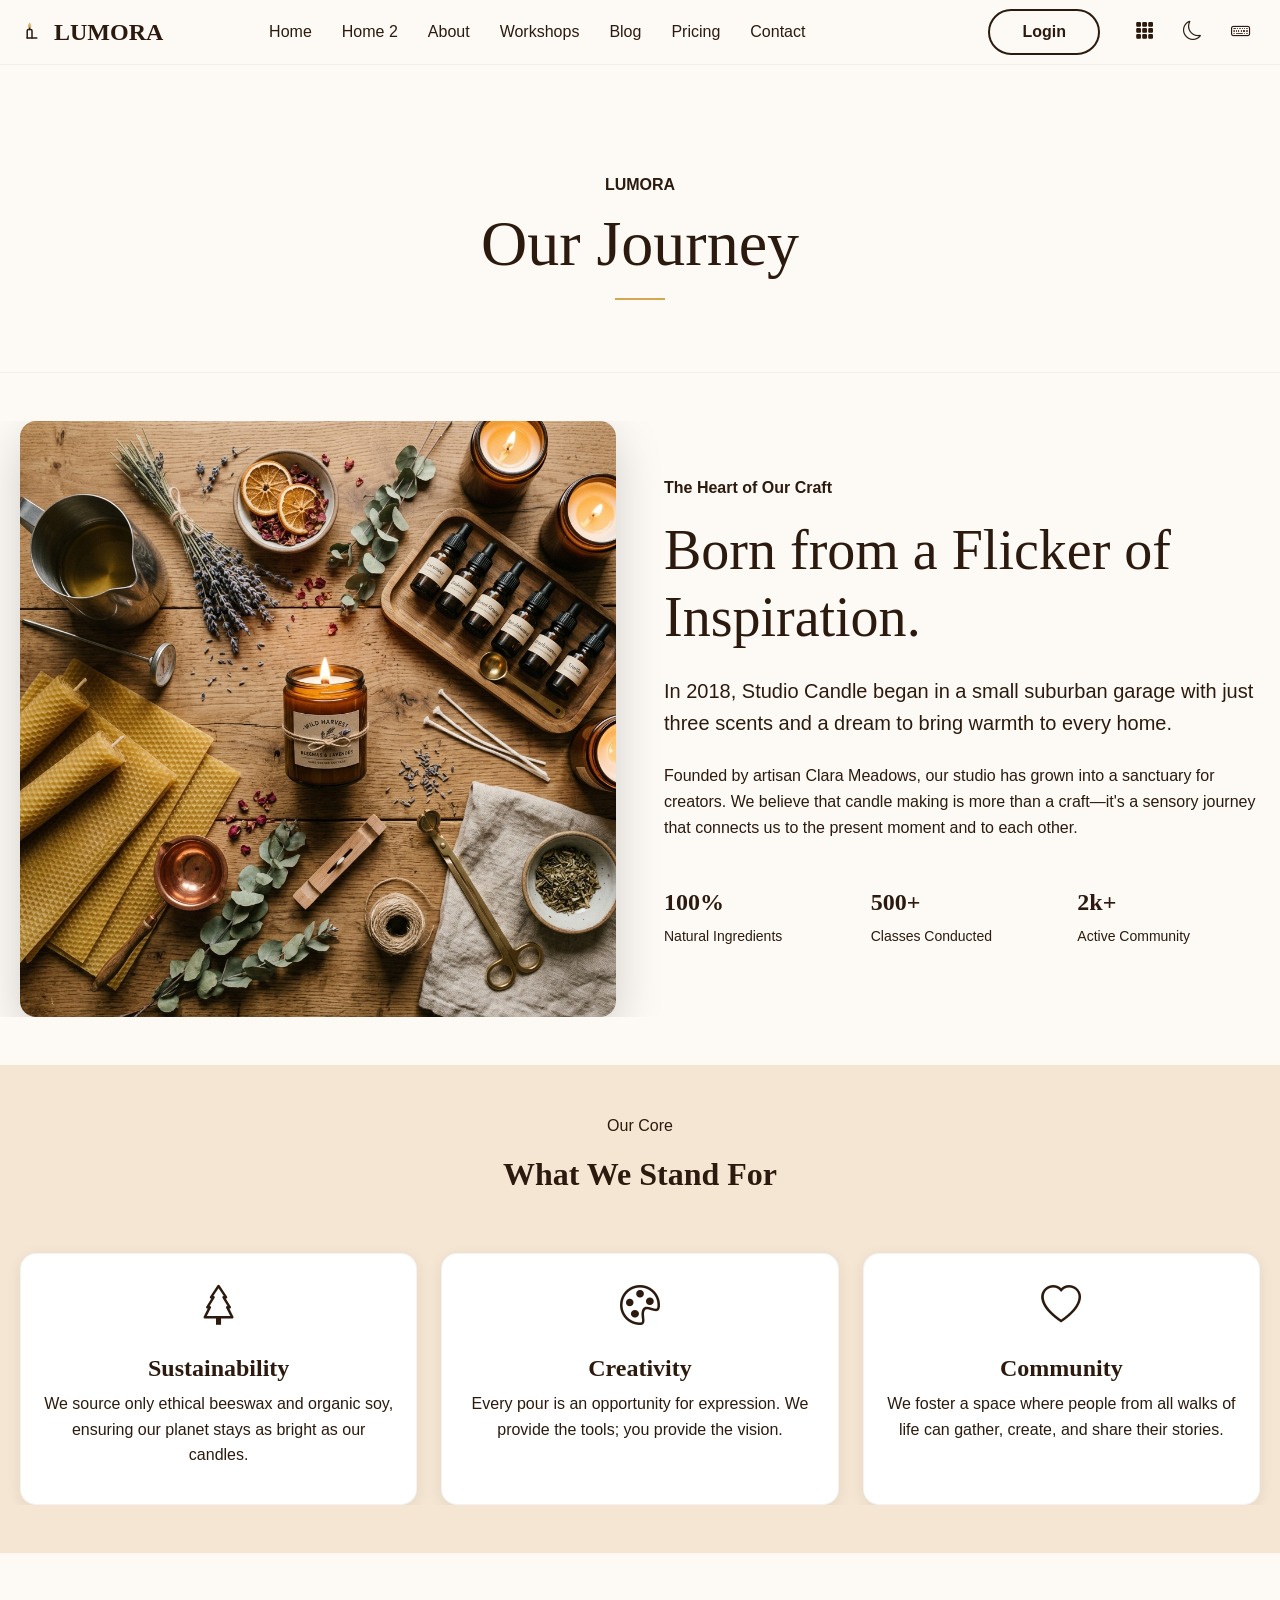
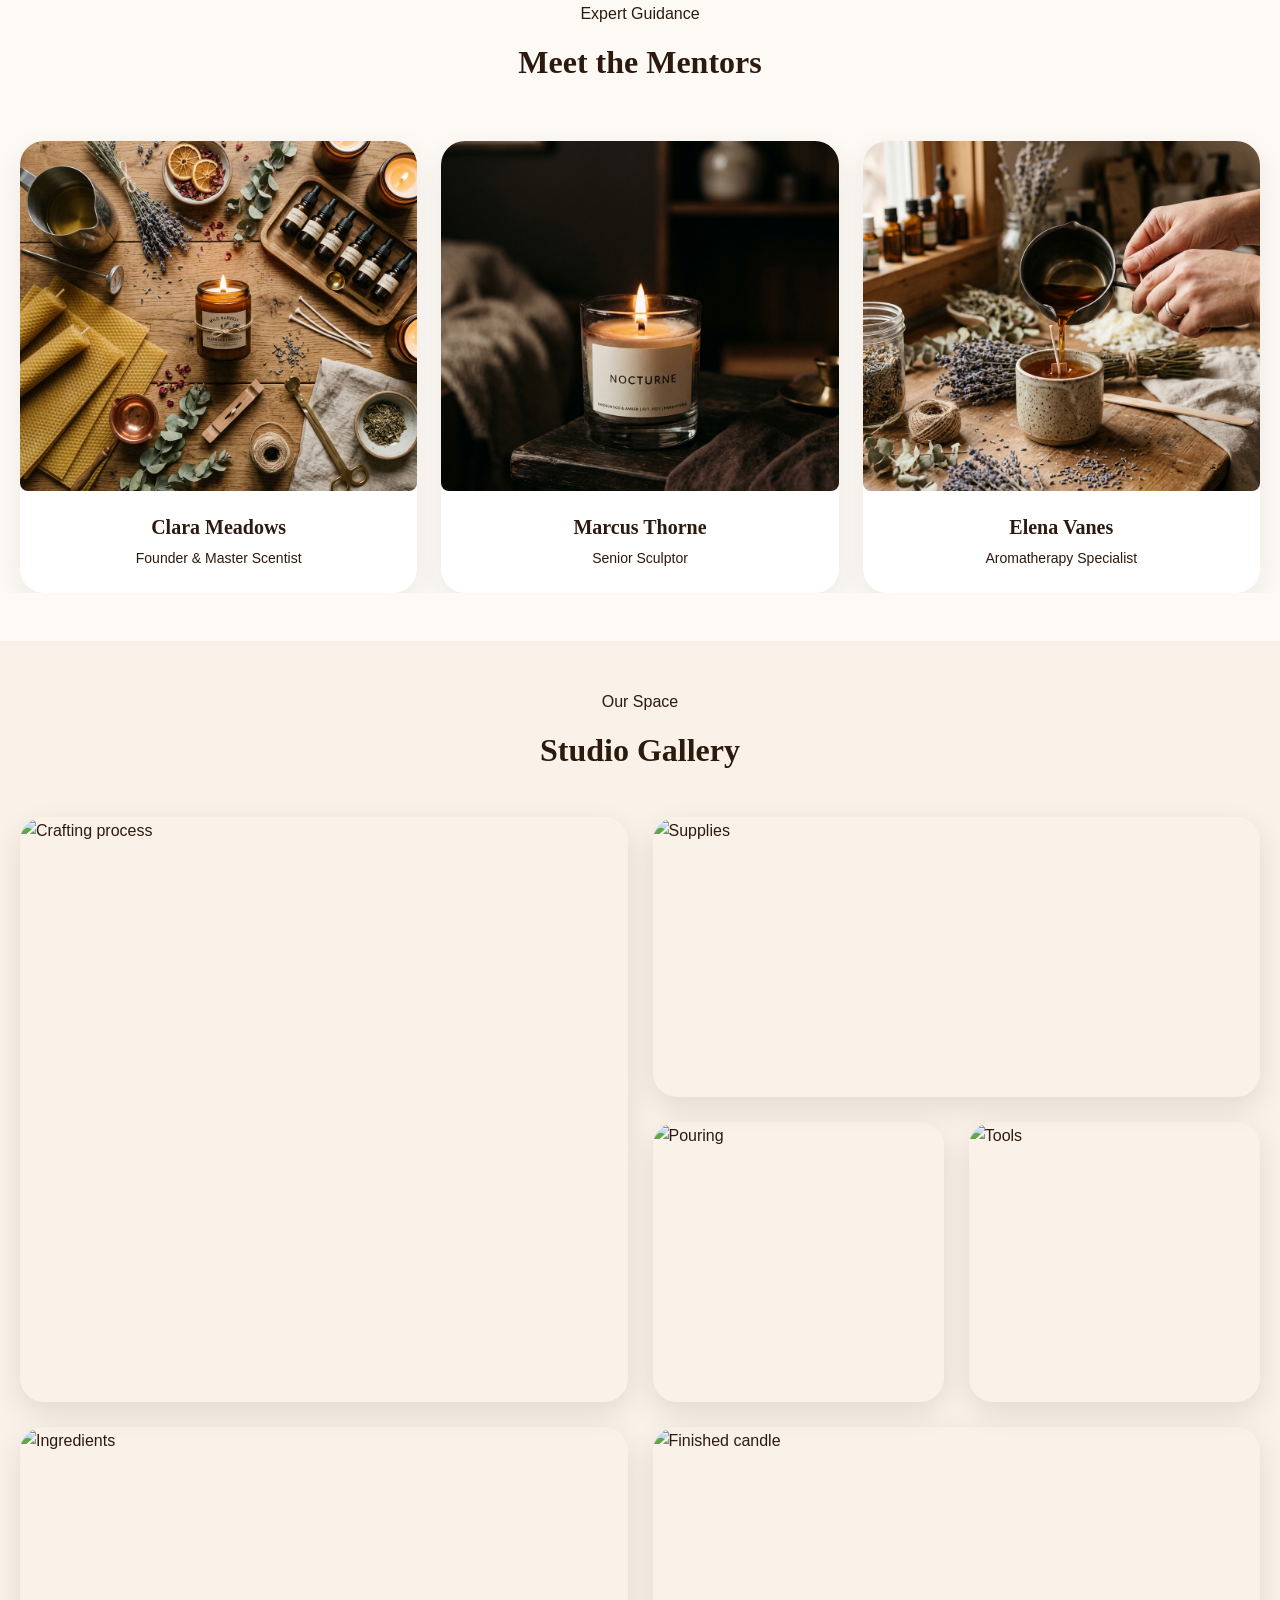
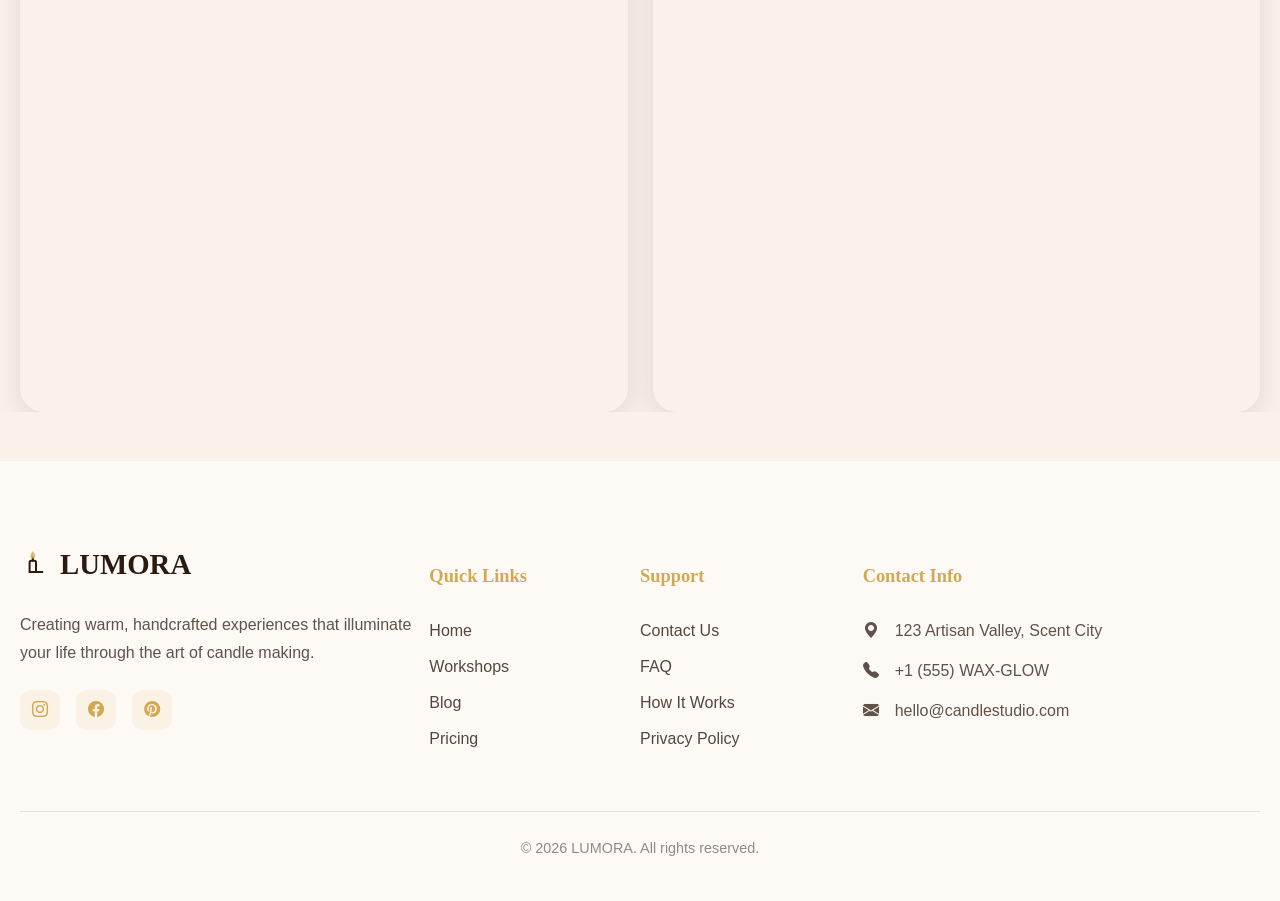
==== about.html @ 54e55ff0 "Initial commit" ====
<!DOCTYPE html>
<html lang="en" dir="ltr" data-theme="light">
<head>
    <meta charset="UTF-8">
    <meta name="viewport" content="width=device-width, initial-scale=1.0, shrink-to-fit=no">
    <title>Our Story | Candle Making Studio</title>
    <link rel="icon" type="image/svg+xml" href="assets/images/favicon.svg">
    <link href="https://cdn.jsdelivr.net/npm/bootstrap@5.3.0/dist/css/bootstrap.min.css" rel="stylesheet">
    <link rel="stylesheet" href="https://cdn.jsdelivr.net/npm/bootstrap-icons@1.11.1/font/bootstrap-icons.css">
    <link rel="stylesheet" href="assets/css/style.css">
    <link rel="stylesheet" href="assets/css/dark-mode.css">
    <style>
        .instructor-card {
            border-radius: var(--radius-lg);
            overflow: hidden;
            background: var(--card-bg);
            box-shadow: 0 10px 30px var(--card-shadow);
            transition: var(--transition-smooth);
            height: 100%;
        }
        .instructor-card:hover { transform: translateY(-10px); }
        .instructor-img { height: 350px; object-fit: cover; }
        
        .timeline-container {
            position: relative;
            padding-inline-start: 50px;
            border-inline-start: 2px dashed var(--accent-gold);
        }
        .timeline-item {
            position: relative;
            margin-bottom: 50px;
        }
        .timeline-item::before {
            content: '';
            position: absolute;
            inset-inline-start: -58px;
            top: 0;
            width: 15px;
            height: 15px;
            background: var(--accent-gold);
            border-radius: 50%;
            box-shadow: 0 0 10px var(--accent-gold);
        }

        .about-hero {
            background-color: var(--bg-color);
            border-bottom: 1px solid rgba(44, 26, 14, 0.05);
        }

        /* Gallery Mosaic */
        .gallery-mosaic {
            display: grid;
            grid-template-columns: repeat(4, 1fr);
            grid-auto-rows: 280px;
            gap: 25px;
        }
        .gallery-item {
            position: relative;
            overflow: hidden;
            border-radius: var(--radius-lg);
            box-shadow: 0 10px 30px rgba(0,0,0,0.1);
            transition: var(--transition-smooth);
        }
        .gallery-item img {
            width: 100%;
            height: 100%;
            object-fit: cover;
            transition: transform 0.8s cubic-bezier(0.165, 0.84, 0.44, 1);
        }
        .gallery-item:hover {
            transform: translateY(-5px);
            box-shadow: 0 20px 40px rgba(0,0,0,0.15);
        }
        .gallery-item:hover img {
            transform: scale(1.1);
        }

        .gi-1 { grid-column: span 2; grid-row: span 2; }
        .gi-2 { grid-column: span 2; grid-row: span 1; }
        .gi-3 { grid-column: span 1; grid-row: span 1; }
        .gi-4 { grid-column: span 1; grid-row: span 1; }
        .gi-5 { grid-column: span 2; grid-row: span 2; }
        .gi-6 { grid-column: span 2; grid-row: span 2; }

        .gallery-overlay {
            position: absolute;
            inset: 0;
            background: var(--primary-color);
            display: flex;
            align-items: center;
            justify-content: center;
            opacity: 0;
            transition: var(--transition-smooth);
            padding: 2.5rem;
            text-align: center;
            pointer-events: none;
            z-index: 2;
        }

        .gallery-item:hover .gallery-overlay {
            opacity: 0.85;
        }

        .gallery-overlay span {
            color: var(--secondary-color);
            font-family: var(--font-heading);
            font-weight: 700;
            font-size: 1.5rem;
            transform: translateY(20px);
            transition: var(--transition-smooth);
            letter-spacing: 0.05em;
            text-transform: uppercase;
        }

        .gallery-item:hover .gallery-overlay span {
            transform: translateY(0);
        }

        @media (max-width: 991px) {
            .gallery-mosaic {
                grid-template-columns: repeat(2, 1fr);
                gap: 15px;
            }
            .gi-1, .gi-2, .gi-3, .gi-4, .gi-5, .gi-6 {
                grid-column: span 1;
                grid-row: span 1;
                height: 250px;
            }
        }

        @media (max-width: 767px) {
            .gallery-mosaic {
                grid-template-columns: 1fr;
                gap: 30px; /* Increased gap to prevent overlapping */
            }
            .gi-1, .gi-2, .gi-3, .gi-4, .gi-5, .gi-6 {
                grid-column: span 1 !important;
                grid-row: span 1 !important;
                height: 300px;
            }
            .gallery-overlay {
                padding: 1.5rem;
            }
            .gallery-overlay span {
                font-size: 1.4rem;
                letter-spacing: 0.05em;
            }
        }
    </style>
</head>
<body>
    <!-- Header -->
    <header class="navbar navbar-expand-xl">
        <div class="container-fluid container-custom">
            <a class="navbar-brand" href="index.html">
                <svg viewBox="0 0 40 40" fill="none" class="flame-icon">
                    <path d="M12 30V18C12 16.8954 12.8954 16 14 16H18C19.1046 16 20 16.8954 20 18V30" stroke="currentColor" stroke-width="2.5" stroke-linecap="round"/>
                    <path d="M12 30H28" stroke="currentColor" stroke-width="2.5" stroke-linecap="round"/>
                    <line x1="16" y1="16" x2="16" y2="12" stroke="currentColor" stroke-width="2.5" stroke-linecap="round"/>
                    <path d="M16 4C16 4 19 7.5 19 10C19 11.6569 17.6569 13 16 13C14.3431 13 13 11.6569 13 10C13 7.5 16 4 16 4Z" fill="var(--accent-gold)">
                        <animate attributeName="opacity" values="0.8;1;0.8" dur="2s" repeatCount="indefinite" />
                    </path>
                </svg>
                LUMORA
            </a>
            
            <button class="navbar-toggler border-0 p-0" type="button" data-bs-toggle="offcanvas" data-bs-target="#offcanvasNavbar" aria-controls="offcanvasNavbar">
                <i class="bi bi-list fs-1" style="color: var(--text-color);"></i>
            </button>

            <div class="offcanvas offcanvas-end" tabindex="-1" id="offcanvasNavbar" aria-labelledby="offcanvasNavbarLabel">
                <div class="offcanvas-header">
                    <h5 class="offcanvas-title" id="offcanvasNavbarLabel">Menu</h5>
                    <button type="button" class="btn-close" data-bs-dismiss="offcanvas" aria-label="Close"></button>
                </div>
                <div class="offcanvas-body">
                    <ul class="navbar-nav ms-auto-logical align-items-xl-center">
                        <li class="nav-item"><a class="nav-link" href="index.html">Home</a></li>
                        <li class="nav-item"><a class="nav-link" href="home-2.html">Home 2</a></li>
                        <li class="nav-item"><a class="nav-link active" href="about.html">About</a></li>
                        <li class="nav-item"><a class="nav-link" href="workshops.html">Workshops</a></li>
                        <li class="nav-item"><a class="nav-link" href="blog.html">Blog</a></li>
                        <li class="nav-item"><a class="nav-link" href="pricing.html">Pricing</a></li>
                        <li class="nav-item me-xl-5"><a class="nav-link" href="contact.html">Contact</a></li>
                        <li class="nav-item mt-3 mt-xl-0 mx-xl-2">
                            <a class="btn-studio-secondary py-2" href="login.html">Login</a>
                        </li>
                        <li class="nav-item ms-xl-3 d-flex gap-2 mt-3 mt-xl-0 justify-content-center">
                            <a href="dashboard.html" class="dashboard-btn" title="Dashboard">
                                <i class="bi bi-grid-3x3-gap-fill"></i>
                            </a>
                            <button id="theme-toggle" class="theme-toggle" title="Toggle Theme">
                                <i class="bi bi-moon"></i>
                            </button>
                            <button id="rtl-toggle" class="rtl-toggle" title="Toggle RTL">
                                <i class="bi bi-translate"></i>
                            </button>
                        </li>
                    </ul>
                </div>
            </div>
        </div>
    </header>

    <main>
        <!-- About Hero (Minimalist) -->
        <section class="about-hero py-5 text-center">
            <div class="container-custom py-4 reveal-on-scroll">
                <p class="text-gold fw-bold mb-2">LUMORA</p>
                <h1 class="display-3 fw-800 mb-3">Our <span class="text-gold">Journey</span></h1>
                <div class="d-flex justify-content-center">
                    <div style="width: 50px; height: 2px; background: var(--accent-gold);"></div>
                </div>
            </div>
        </section>

        <!-- About Story -->
        <section class="py-5">
            <div class="container-custom">
                <div class="row align-items-center g-5">
                    <div class="col-lg-6 reveal-on-scroll">
                        <img src="assets/images/hero-1.png" alt="Founder" class="img-fluid rounded-4 shadow-lg">
                    </div>
                    <div class="col-lg-6 reveal-on-scroll">
                        <p class="text-gold fw-bold">The Heart of Our Craft</p>
                        <h2 class="display-4 fw-800 mb-4">Born from a Flicker of <span class="text-gold">Inspiration</span>.</h2>
                        <p class="lead mb-4">In 2018, Studio Candle began in a small suburban garage with just three scents and a dream to bring warmth to every home.</p>
                        <p class="mb-4">Founded by artisan Clara Meadows, our studio has grown into a sanctuary for creators. We believe that candle making is more than a craft—it's a sensory journey that connects us to the present moment and to each other.</p>
                        <div class="row g-4 mt-2">
                            <div class="col-md-4">
                                <h4 class="text-gold">100%</h4>
                                <p class="small">Natural Ingredients</p>
                            </div>
                            <div class="col-md-4">
                                <h4 class="text-gold">500+</h4>
                                <p class="small">Classes Conducted</p>
                            </div>
                            <div class="col-md-4">
                                <h4 class="text-gold">2k+</h4>
                                <p class="small">Active Community</p>
                            </div>
                        </div>
                    </div>
                </div>
            </div>
        </section>

        <!-- Mission & Values -->
        <section class="py-5" style="background-color: var(--secondary-color);">
            <div class="container-custom">
                <div class="section-title reveal-on-scroll">
                    <p>Our Core</p>
                    <h2>What We Stand For</h2>
                </div>
                <div class="row g-4">
                    <div class="col-md-4 reveal-on-scroll">
                        <div class="workshop-card text-center h-100">
                            <i class="bi bi-tree fs-1 text-gold mb-3 d-block"></i>
                            <h4>Sustainability</h4>
                            <p>We source only ethical beeswax and organic soy, ensuring our planet stays as bright as our candles.</p>
                        </div>
                    </div>
                    <div class="col-md-4 reveal-on-scroll" style="transition-delay: 0.1s">
                        <div class="workshop-card text-center h-100">
                            <i class="bi bi-palette fs-1 text-gold mb-3 d-block"></i>
                            <h4>Creativity</h4>
                            <p>Every pour is an opportunity for expression. We provide the tools; you provide the vision.</p>
                        </div>
                    </div>
                    <div class="col-md-4 reveal-on-scroll" style="transition-delay: 0.2s">
                        <div class="workshop-card text-center h-100">
                            <i class="bi bi-heart fs-1 text-gold mb-3 d-block"></i>
                            <h4>Community</h4>
                            <p>We foster a space where people from all walks of life can gather, create, and share their stories.</p>
                        </div>
                    </div>
                </div>
            </div>
        </section>

        <!-- Meet the Instructors -->
        <section class="py-5">
            <div class="container-custom">
                <div class="section-title reveal-on-scroll">
                    <p>Expert Guidance</p>
                    <h2>Meet the Mentors</h2>
                </div>
                <div class="row g-4">
                    <div class="col-md-4 reveal-on-scroll">
                        <div class="instructor-card">
                            <img src="assets/images/hero-1.png" class="instructor-img w-100" alt="Clara Meadows">
                            <div class="p-4 text-center">
                                <h5>Clara Meadows</h5>
                                <p class="text-gold small mb-0">Founder & Master Scentist</p>
                            </div>
                        </div>
                    </div>
                    <div class="col-md-4 reveal-on-scroll" style="transition-delay: 0.1s">
                        <div class="instructor-card">
                            <img src="assets/images/hero-2.png" class="instructor-img w-100" alt="Marcus Thorne">
                            <div class="p-4 text-center">
                                <h5>Marcus Thorne</h5>
                                <p class="text-gold small mb-0">Senior Sculptor</p>
                            </div>
                        </div>
                    </div>
                    <div class="col-md-4 reveal-on-scroll" style="transition-delay: 0.2s">
                        <div class="instructor-card">
                            <img src="assets/images/workshop-1.png" class="instructor-img w-100" alt="Elena Vanes">
                            <div class="p-4 text-center">
                                <h5>Elena Vanes</h5>
                                <p class="text-gold small mb-0">Aromatherapy Specialist</p>
                            </div>
                        </div>
                    </div>
                </div>
            </div>
        </section>

        <!-- Studio Gallery -->
        <section class="py-5" style="background-color: rgba(245, 230, 211, 0.4);">
            <div class="container-custom">
                <div class="section-title reveal-on-scroll text-center mb-5">
                    <p>Our Space</p>
                    <h2>Studio Gallery</h2>
                </div>
                <div class="gallery-mosaic reveal-on-scroll">
                   <div class="gallery-item gi-1">
                       <img src="https://brandtkaarsen.nl/wp-content/uploads/2020/04/ambachtelijke-kaarsenmakerij-giselle-habraken.jpg" alt="Crafting process">
                       <div class="gallery-overlay"><span>Crafting process</span></div>
                   </div>
                   <div class="gallery-item gi-2">
                       <img src="https://images.unsplash.com/photo-1602607203588-d6d0eda790e3?q=80&w=1169&auto=format&fit=crop&ixlib=rb-4.1.0&ixid=M3wxMjA3fDB8MHxwaG90by1wYWdlfHx8fGVufDB8fHx8fA%3D%3D" alt="Supplies">
                       <div class="gallery-overlay"><span>Supplies</span></div>
                   </div>
                   <div class="gallery-item gi-3">
                       <img src="https://www.shutterstock.com/image-photo/candle-maker-pouring-wax-into-600nw-2635065309.jpg" alt="Pouring">
                       <div class="gallery-overlay"><span>Pouring</span></div>
                   </div>
                   <div class="gallery-item gi-4">
                       <img src="https://i.pinimg.com/236x/52/12/54/521254aaea6ae258d3d057378bc7f7dd.jpg" alt="Tools">
                       <div class="gallery-overlay"><span>Tools</span></div>
                   </div>
                   <div class="gallery-item gi-5">
                       <img src="https://images.unsplash.com/photo-1718788392540-0862a47c8c30?w=600&auto=format&fit=crop&q=60&ixlib=rb-4.1.0&ixid=M3wxMjA3fDB8MHxzZWFyY2h8N3x8Y2FuZGxlJTIwbWFraW5nfGVufDB8fDB8fHww" alt="Ingredients">
                       <div class="gallery-overlay"><span>Ingredients</span></div>
                   </div>
                   <div class="gallery-item gi-6">
                       <img src="https://images.unsplash.com/photo-1603218678692-3967d7523bb0?q=80&w=1170&auto=format&fit=crop" alt="Finished candle">
                       <div class="gallery-overlay"><span>Finished candle</span></div>
                   </div>
                </div>
            </div>
        </section>
    </main>

    <!-- Footer -->
    <footer>
        <div class="container-custom">
            <div class="row">
                <div class="col-lg-4 col-12 text-center text-lg-start">
                    <a class="footer-logo d-flex align-items-center justify-content-center justify-content-lg-start gap-2 mb-4" href="index.html">
                        <svg viewBox="0 0 40 40" fill="none" class="flame-icon" style="width: 32px; height: 32px;">
                            <path d="M12 30V18C12 16.8954 12.8954 16 14 16H18C19.1046 16 20 16.8954 20 18V30" stroke="currentColor" stroke-width="2.5" stroke-linecap="round"/>
                            <path d="M12 30H28" stroke="currentColor" stroke-width="2.5" stroke-linecap="round"/>
                            <line x1="16" y1="16" x2="16" y2="12" stroke="currentColor" stroke-width="2.5" stroke-linecap="round"/>
                            <path d="M16 4C16 4 19 7.5 19 10C19 11.6569 17.6569 13 16 13C14.3431 13 13 11.6569 13 10C13 7.5 16 4 16 4Z" fill="var(--accent-gold)">
                                <animate attributeName="opacity" values="0.8;1;0.8" dur="2s" repeatCount="indefinite" />
                            </path>
                        </svg>
                        LUMORA
                    </a>
                    <p class="opacity-75">Creating warm, handcrafted experiences that illuminate your life through the art of candle making.</p>
                    <div class="d-flex gap-3 mt-4 justify-content-center justify-content-lg-start">
                        <a href="#" class="footer-social-link"><i class="bi bi-instagram"></i></a>
                        <a href="#" class="footer-social-link"><i class="bi bi-facebook"></i></a>
                        <a href="#" class="footer-social-link"><i class="bi bi-pinterest"></i></a>
                    </div>
                </div>
                <div class="col-lg-2 col-12 footer-links ms-auto-logical text-center text-lg-start mt-5 mt-lg-0">
                    <h5>Quick Links</h5>
                    <ul>
                        <li><a href="index.html">Home</a></li>
                        <li><a href="workshops.html">Workshops</a></li>
                        <li><a href="blog.html">Blog</a></li>
                        <li><a href="pricing.html">Pricing</a></li>
                    </ul>
                </div>
                <div class="col-lg-2 col-12 footer-links text-center text-lg-start mt-5 mt-lg-0">
                    <h5>Support</h5>
                    <ul>
                        <li><a href="contact.html">Contact Us</a></li>
                        <li><a href="#">FAQ</a></li>
                        <li><a href="about.html">How It Works</a></li>
                        <li><a href="#">Privacy Policy</a></li>
                    </ul>
                </div>
                <div class="col-lg-4 col-12 text-center text-lg-start mt-5 mt-lg-0">
                    <h5>Contact Info</h5>
                    <ul class="footer-links list-unstyled">
                        <li class="d-flex gap-3 opacity-75 mb-3 justify-content-center justify-content-lg-start"><i class="bi bi-geo-alt-fill text-gold"></i> 123 Artisan Valley, Scent City</li>
                        <li class="d-flex gap-3 opacity-75 mb-3 justify-content-center justify-content-lg-start"><i class="bi bi-telephone-fill text-gold"></i> +1 (555) WAX-GLOW</li>
                        <li class="d-flex gap-3 opacity-75 mb-3 justify-content-center justify-content-lg-start"><i class="bi bi-envelope-fill text-gold"></i> hello@candlestudio.com</li>
                    </ul>
                </div>
            </div>
            <div class="footer-bottom mt-5 pt-4 border-top">
                <p class="mb-0 opacity-50">&copy; 2026 LUMORA. All rights reserved.</p>
            </div>
        </div>
    </footer>

    <!-- Back to Top -->
    <a href="#" class="back-to-top" id="backToTop">
        <i class="bi bi-arrow-up"></i>
    </a>
    <script src="https://cdn.jsdelivr.net/npm/bootstrap@5.3.0/dist/js/bootstrap.bundle.min.js"></script>
    <script src="assets/js/main.js"></script>
</body>
</html>
---- assets/css/style.css ----
/* 
   Candle Making Studio - Core Design System
   "Where Wax Meets Wonder"
*/

/* --- THEME CONSTANTS --- */
:root {
    /* Colors - Light Mode (Default) */
    --primary-color: #2C1A0E;
    --secondary-color: #F5E6D3;
    --bg-color: #FDFAF6;
    --text-color: #2C1A0E;
    --accent-gold: #D4A853;
    --status-terracotta: #E07B54;
    --card-bg: #FFFFFF;
    --card-shadow: rgba(44, 26, 14, 0.08);
    --glow-shadow: rgba(212, 168, 83, 0.3);
    
    /* Typography */
    --font-heading: 'Playfair Display', serif;
    --font-body: 'Inter', sans-serif;
    
    /* Transitions */
    --transition-smooth: all 0.4s cubic-bezier(0.4, 0, 0.2, 1);
    --transition-glow: box-shadow 0.3s ease, transform 0.3s ease;
    
    /* Spacing & Radii */
    --radius-sm: 8px;
    --radius-md: 16px;
    --radius-lg: 24px;
    --section-padding: 80px 0;

    /* RTL Logic Helpers */
    --direction: ltr;
    --start: left;
    --end: right;
}

/* --- RESET & ACCESSIBILITY --- */
* {
    margin: 0;
    padding: 0;
    box-sizing: border-box;
}

html, body {
    overflow-x: hidden;
    width: 100%;
    max-width: 100%;
    position: relative;
    margin: 0;
    padding: 0;
    -webkit-overflow-scrolling: touch;
}

body {
    background-color: var(--bg-color);
    color: var(--text-color);
    font-family: var(--font-body);
    line-height: 1.6;
    transition: background-color 0.5s ease, color 0.5s ease;
    display: flex;
    flex-direction: column;
    min-height: 100vh;
    padding-top: 80px; /* Space for fixed header */
}

main {
    flex: 1;
}

h1, h2, h3, h4, h5, h6 {
    font-family: var(--font-heading);
    font-weight: 700;
    color: var(--text-color); /* Explicitly theme-aware */
}

a {
    text-decoration: none;
    color: inherit;
    transition: var(--transition-smooth);
}

img {
    max-width: 100%;
    height: auto;
    border-radius: var(--radius-sm);
}

.skip-link {
    position: absolute;
    top: -40px;
    inset-inline-start: 0;
    background: var(--accent-gold);
    color: white;
    padding: 8px;
    z-index: 100;
    transition: top 0.3s;
}
.skip-link:focus {
    top: 0;
}

/* --- ANIMATIONS (ANTI-GRAVITY SYSTEM) --- */

@keyframes candleFloat {
  0%, 100% { transform: translateY(0px) rotate(0deg); }
  33% { transform: translateY(-8px) rotate(0.5deg); }
  66% { transform: translateY(-4px) rotate(-0.5deg); }
}

@keyframes flicker {
  0%, 100% { opacity: 1; filter: brightness(1); }
  50% { opacity: 0.85; filter: brightness(1.15); }
}

@keyframes waxReveal {
  from { clip-path: inset(0 0 100% 0); }
  to { clip-path: inset(0 0 0% 0); }
}

.float-animation {
    animation: candleFloat 6s ease-in-out infinite;
}

.flicker-animation {
    animation: flicker 0.1s infinite alternate;
}

.reveal-on-scroll {
    opacity: 0;
    transform: translateY(30px);
    transition: opacity 0.8s ease-out, transform 0.8s ease-out;
}

.reveal-on-scroll.active {
    opacity: 1;
    transform: translateY(0);
}

/* --- COMMON COMPONENTS --- */

.btn-studio-primary {
    background-color: var(--primary-color);
    color: var(--secondary-color) !important;
    border: 2px solid var(--primary-color);
    padding: 12px 32px;
    border-radius: 50px;
    font-weight: 600;
    position: relative;
    overflow: hidden;
    transition: var(--transition-smooth);
    display: inline-flex;
    align-items: center;
    justify-content: center;
    gap: 8px;
}

.btn-studio-primary:hover {
    transform: translateY(-3px);
    box-shadow: 0 10px 20px var(--card-shadow);
    filter: brightness(1.1);
}

.btn-studio-secondary {
    background-color: transparent;
    color: var(--primary-color);
    border: 2px solid var(--primary-color);
    padding: 12px 32px;
    border-radius: 50px;
    font-weight: 600;
    transition: var(--transition-smooth);
    display: inline-flex;
    align-items: center;
    justify-content: center;
    gap: 8px;
}

.btn-studio-secondary:hover {
    background-color: var(--primary-color);
    color: var(--secondary-color);
}

.workshop-card {
    background: var(--card-bg);
    border-radius: var(--radius-md);
    padding: 20px;
    box-shadow: 0 4px 15px var(--card-shadow);
    transition: var(--transition-glow);
    animation: candleFloat 5s ease-in-out infinite;
    animation-delay: calc(var(--delay, 0) * 0.2s);
    border: 1px solid rgba(44, 26, 14, 0.05);
    height: 100%;
}

.workshop-card:hover {
    transform: translateY(-12px);
    box-shadow: 0 15px 30px var(--glow-shadow);
    border-color: var(--accent-gold);
}

/* --- HEADER & NAVIGATION --- */
header:not(.top-bar) {
    background: rgba(253, 250, 246, 0.95);
    backdrop-filter: blur(10px);
    position: fixed;
    top: 0;
    left: 0;
    width: 100%;
    z-index: 1080; /* Above bootstrap default z-index */
    border-bottom: 1px solid rgba(44, 26, 14, 0.05);
    transition: all 0.3s ease;
}

header:not(.top-bar).header-scrolled {
    background: var(--bg-color);
    box-shadow: 0 10px 30px var(--card-shadow);
}

.navbar-brand, .footer-logo {
    font-family: var(--font-heading);
    font-weight: 700;
    font-size: 1.5rem;
    display: flex;
    align-items: center;
    gap: 10px;
    color: var(--primary-color) !important;
}

.footer-logo { text-decoration: none; }

.navbar-brand .flame-icon, .footer-logo .flame-icon {
    width: 24px;
    height: 24px;
    vertical-align: middle;
}

.nav-link {
    font-weight: 500;
    position: relative;
    padding-inline: 15px !important;
    color: var(--text-color) !important;
}

.nav-link::after {
    content: '';
    position: absolute;
    bottom: 5px;
    inset-inline-start: 15px;
    inset-inline-end: 15px;
    height: 2px;
    background: var(--accent-gold);
    transform: scaleX(0);
    transition: transform 0.3s ease;
}

.nav-link:hover::after {
    transform: scaleX(1);
}

.theme-toggle, .rtl-toggle, .dashboard-btn {
    background: transparent;
    border: none;
    color: var(--text-color);
    padding: 8px;
    font-size: 1.2rem;
    cursor: pointer;
    transition: var(--transition-smooth);
    display: flex;
    align-items: center;
    justify-content: center;
    width: 40px;
    height: 40px;
    border-radius: 50%;
    text-decoration: none;
}

.dashboard-btn:hover {
    background: rgba(44, 26, 14, 0.05);
    color: var(--accent-gold);
}

/* Offcanvas Styling Fix */
.offcanvas {
    background-color: var(--bg-color) !important;
    color: var(--text-color) !important;
}

@media (max-width: 1199.98px) {
    #offcanvasNavbar {
        --bs-offcanvas-width: 100vw;
        width: 100vw !important;
        max-width: 100vw;
        height: 100dvh;
        border: 0;
        background: linear-gradient(180deg, #FDFAF6 0%, #F5E6D3 100%) !important;
        color: var(--text-color) !important;
    }

    #offcanvasNavbar .offcanvas-header {
        padding: 1.25rem 1.25rem 0.85rem;
        border-bottom: 1px solid rgba(44, 26, 14, 0.12);
        background: transparent;
    }

    #offcanvasNavbar .offcanvas-title {
        color: var(--text-color);
        font-size: 1.75rem;
    }

    #offcanvasNavbar .offcanvas-body {
        display: flex;
        padding: 0.85rem 1.25rem 1.25rem;
        overflow: hidden;
    }

    #offcanvasNavbar .navbar-nav {
        width: 100%;
        gap: 0.2rem;
    }

    #offcanvasNavbar .nav-link {
        color: var(--text-color) !important;
        font-size: 1rem;
        padding: 0.45rem 0 !important;
    }

    #offcanvasNavbar .nav-link::after {
        inset-inline-start: 0;
        inset-inline-end: 0;
        bottom: 0;
        background: rgba(212, 168, 83, 0.8);
    }

    #offcanvasNavbar .nav-item.mt-2,
    #offcanvasNavbar .nav-item.mt-3,
    #offcanvasNavbar .nav-item.mt-4 {
        margin-top: 0.7rem !important;
    }

    #offcanvasNavbar .nav-item.mt-5 {
        margin-top: 0.9rem !important;
    }

    #offcanvasNavbar .btn-studio-primary,
    #offcanvasNavbar .btn-studio-secondary {
        display: block;
        width: 100%;
        padding: 0.8rem 1.25rem !important;
        font-size: 1rem !important;
        text-align: center;
    }

    #offcanvasNavbar .theme-toggle,
    #offcanvasNavbar .rtl-toggle {
        width: 44px;
        height: 44px;
        color: var(--text-color);
        background: rgba(44, 26, 14, 0.04);
        border: 1px solid rgba(44, 26, 14, 0.12);
    }

    .offcanvas-backdrop.show {
        background-color: rgba(17, 11, 6, 0.78);
        opacity: 1;
    }
}



.theme-toggle:hover, .rtl-toggle:hover {
    background: rgba(44, 26, 14, 0.05);
}

/* --- FOOTER --- */
footer {
    padding: 80px 0 40px;
    background: var(--bg-color);
    border-top: 1px solid rgba(44, 26, 14, 0.05);
    margin-top: auto;
}

footer h5 {
    font-size: 1.15rem;
    margin-bottom: 2rem;
    font-weight: 700;
    font-family: var(--font-heading);
    color: var(--accent-gold);
    display: block !important;
    visibility: visible !important;
    opacity: 1 !important;
}

footer p {
    line-height: 1.7;
    margin-bottom: 1rem;
}

/* Explicit Fix for Desktop Footer Headings */
@media (min-width: 992px) {
    footer h5 {
        display: block !important;
        visibility: visible !important;
        opacity: 1 !important;
        margin-bottom: 2rem !important;
        color: var(--accent-gold) !important;
    }
}

.footer-logo {
    font-family: var(--font-heading);
    font-size: 1.8rem;
    color: var(--primary-color);
    margin-bottom: 2rem;
    display: flex;
    align-items: center;
}

.footer-bottom {
    border-top: 1px solid rgba(44, 26, 14, 0.1);
    margin-top: 40px;
    padding-top: 20px;
    font-size: 0.9rem;
    text-align: center;
}

@media (min-width: 992px) {
    footer .mt-lg-0 {
        margin-top: 1.5rem !important;
    }
}

/* --- SECTIONS --- */
section {
    padding: var(--section-padding);
    position: relative;
    width: 100%;
}

@media (max-width: 768px) {
    :root {
        --section-padding: 60px 0;
    }
}

.section-title {
    text-align: center;
    margin-bottom: 60px;
}

/* Ensure content doesn't crash into header */
main {
    padding-top: 20px;
}

.container-custom {
    max-width: 1400px;
    margin-inline: auto;
    padding-inline: 20px;
    overflow: hidden;
    width: 100%;
}

.row {
    margin-inline: calc(-.5 * var(--bs-gutter-x));
}

@media (max-width: 768px) {
    .row {
        margin-inline: 0;
    }
}

/* --- INPUTS --- */
.form-control {
    background: transparent;
    border: 1px solid rgba(44, 26, 14, 0.1);
    padding: 12px 20px;
    border-radius: var(--radius-sm);
    color: var(--text-color);
    transition: var(--transition-smooth);
}

.form-control:focus {
    background: transparent;
    border-color: var(--accent-gold);
    box-shadow: 0 0 0 4px var(--glow-shadow);
    color: var(--text-color);
}

/* --- LOGICAL PROPERTIES OVERRIDES --- */
/* Shift Navigation Headings Left in Web View */
@media (min-width: 1200px) {
    .navbar-nav .me-xl-5 {
        margin-inline-end: 10rem !important; /* Increase gap to push headings left */
    }
}

.ms-auto-logical { margin-inline-start: auto; }
.me-auto-logical { margin-inline-end: auto; }
.text-start-logical { text-align: start; }
.text-end-logical { text-align: end; }

/* Dashboard specific base styles */
.dashboard-card {
    background: var(--card-bg);
    border-radius: var(--radius-md);
    padding: 24px;
    box-shadow: 0 4px 12px var(--card-shadow);
    border: 1px solid rgba(44, 26, 14, 0.05);
}

/* --- FOOTER & BACK TO TOP --- */
footer .footer-links {
    list-style: none;
    padding: 0;
    margin: 0;
}

footer .footer-links ul {
    list-style: none;
    padding: 0;
    margin: 0;
}

footer .footer-links li {
    margin-bottom: 12px;
    line-height: 1.5;
}

footer .footer-links li a {
    text-decoration: none;
    transition: var(--transition-smooth);
    opacity: 0.8;
}

footer .footer-links li a:hover {
    opacity: 1;
    color: var(--accent-gold);
    padding-inline-start: 5px;
}

.footer-social-link {
    color: var(--accent-gold) !important;
    transition: var(--transition-smooth);
    display: inline-flex;
    align-items: center;
    justify-content: center;
    width: 40px;
    height: 40px;
    border-radius: 10px;
    background: rgba(212, 168, 83, 0.1);
    text-decoration: none;
}
.footer-social-link:hover {
    background: var(--accent-gold);
    color: #fff !important;
    transform: translateY(-3px);
}

.back-to-top {
    position: fixed;
    bottom: 30px;
    right: 30px;
    background: var(--accent-gold);
    color: white !important;
    width: 50px;
    height: 50px;
    border-radius: 50%;
    display: flex;
    align-items: center;
    justify-content: center;
    font-size: 1.4rem;
    box-shadow: 0 4px 15px var(--card-shadow);
    transition: var(--transition-smooth);
    z-index: 1000;
    opacity: 0;
    visibility: hidden;
    text-decoration: none;
}
.back-to-top.show {
    opacity: 1;
    visibility: visible;
}
.back-to-top:hover {
    transform: translateY(-5px);
    background: #b68d40;
}
---- assets/css/dark-mode.css ----
/* 
   Candle Making Studio - Dark Mode Overrides
*/

[data-theme="dark"] {
    --bg-color: #1A1008;
    --text-color: #F5E6D3;
    --secondary-color: #2C1A0E;
    --card-bg: #22150B;
    --card-shadow: rgba(0, 0, 0, 0.4);
    --primary-color: #F5E6D3; /* Switch primary text/button background for visibility in dark mode */
    --accent-gold: #D4A853;
    --glow-shadow: rgba(212, 168, 83, 0.15);
}

/* Specific elements that need re-coloring in dark mode */
[data-theme="dark"] .btn-studio-primary {
    background-color: var(--accent-gold);
    border-color: var(--accent-gold);
    color: #1A1008 !important;
}

[data-theme="dark"] .btn-studio-secondary {
    color: var(--accent-gold);
    border-color: var(--accent-gold);
}

[data-theme="dark"] .btn-studio-secondary:hover {
    background-color: var(--accent-gold);
    color: #1A1008;
}

[data-theme="dark"] .navbar {
    background: rgba(26, 16, 8, 0.85) !important;
    backdrop-filter: blur(12px);
    border-bottom: 1px solid rgba(212, 168, 83, 0.1);
}

[data-theme="dark"] .nav-link {
    color: var(--text-color) !important;
}

[data-theme="dark"] .footer {
    background: #110B06;
}

[data-theme="dark"] .section-title p {
    color: var(--accent-gold);
}

[data-theme="dark"] .form-control {
    border-color: rgba(245, 230, 211, 0.15);
}

[data-theme="dark"] .form-control:focus {
    border-color: var(--accent-gold);
}

/* Shadow depth adjustments */
[data-theme="dark"] .workshop-card {
    border-color: rgba(212, 168, 83, 0.05);
}

[data-theme="dark"] .card {
    background-color: var(--card-bg);
}

[data-theme="dark"] .bg-white {
    background-color: var(--card-bg) !important;
}

/* Table Dark Mode Fix */
[data-theme="dark"] .table {
    --bs-table-color: var(--text-color);
    --bs-table-bg: transparent;
    --bs-table-border-color: rgba(245, 230, 211, 0.1);
    color: var(--text-color);
}

[data-theme="dark"] .table-bordered {
    border-color: rgba(245, 230, 211, 0.1);
}

[data-theme="dark"] .bg-secondary {
    background-color: var(--secondary-color) !important;
    color: var(--text-color) !important;
}

[data-theme="dark"] .table > :not(caption) > * > * {
    background-color: transparent !important;
    color: inherit;
    border-color: rgba(245, 230, 211, 0.1);
}

@media (max-width: 1199.98px) {
    [data-theme="dark"] #offcanvasNavbar {
        background: linear-gradient(180deg, #24160D 0%, #140B06 100%) !important;
        color: #F5E6D3 !important;
    }

    [data-theme="dark"] #offcanvasNavbar .offcanvas-header {
        border-bottom: 1px solid rgba(212, 168, 83, 0.18);
    }

    [data-theme="dark"] #offcanvasNavbar .offcanvas-title,
    [data-theme="dark"] #offcanvasNavbar .nav-link {
        color: #F5E6D3 !important;
    }

    [data-theme="dark"] #offcanvasNavbar .theme-toggle,
    [data-theme="dark"] #offcanvasNavbar .rtl-toggle {
        color: #F5E6D3;
        background: rgba(245, 230, 211, 0.06);
        border: 1px solid rgba(212, 168, 83, 0.2);
    }
}
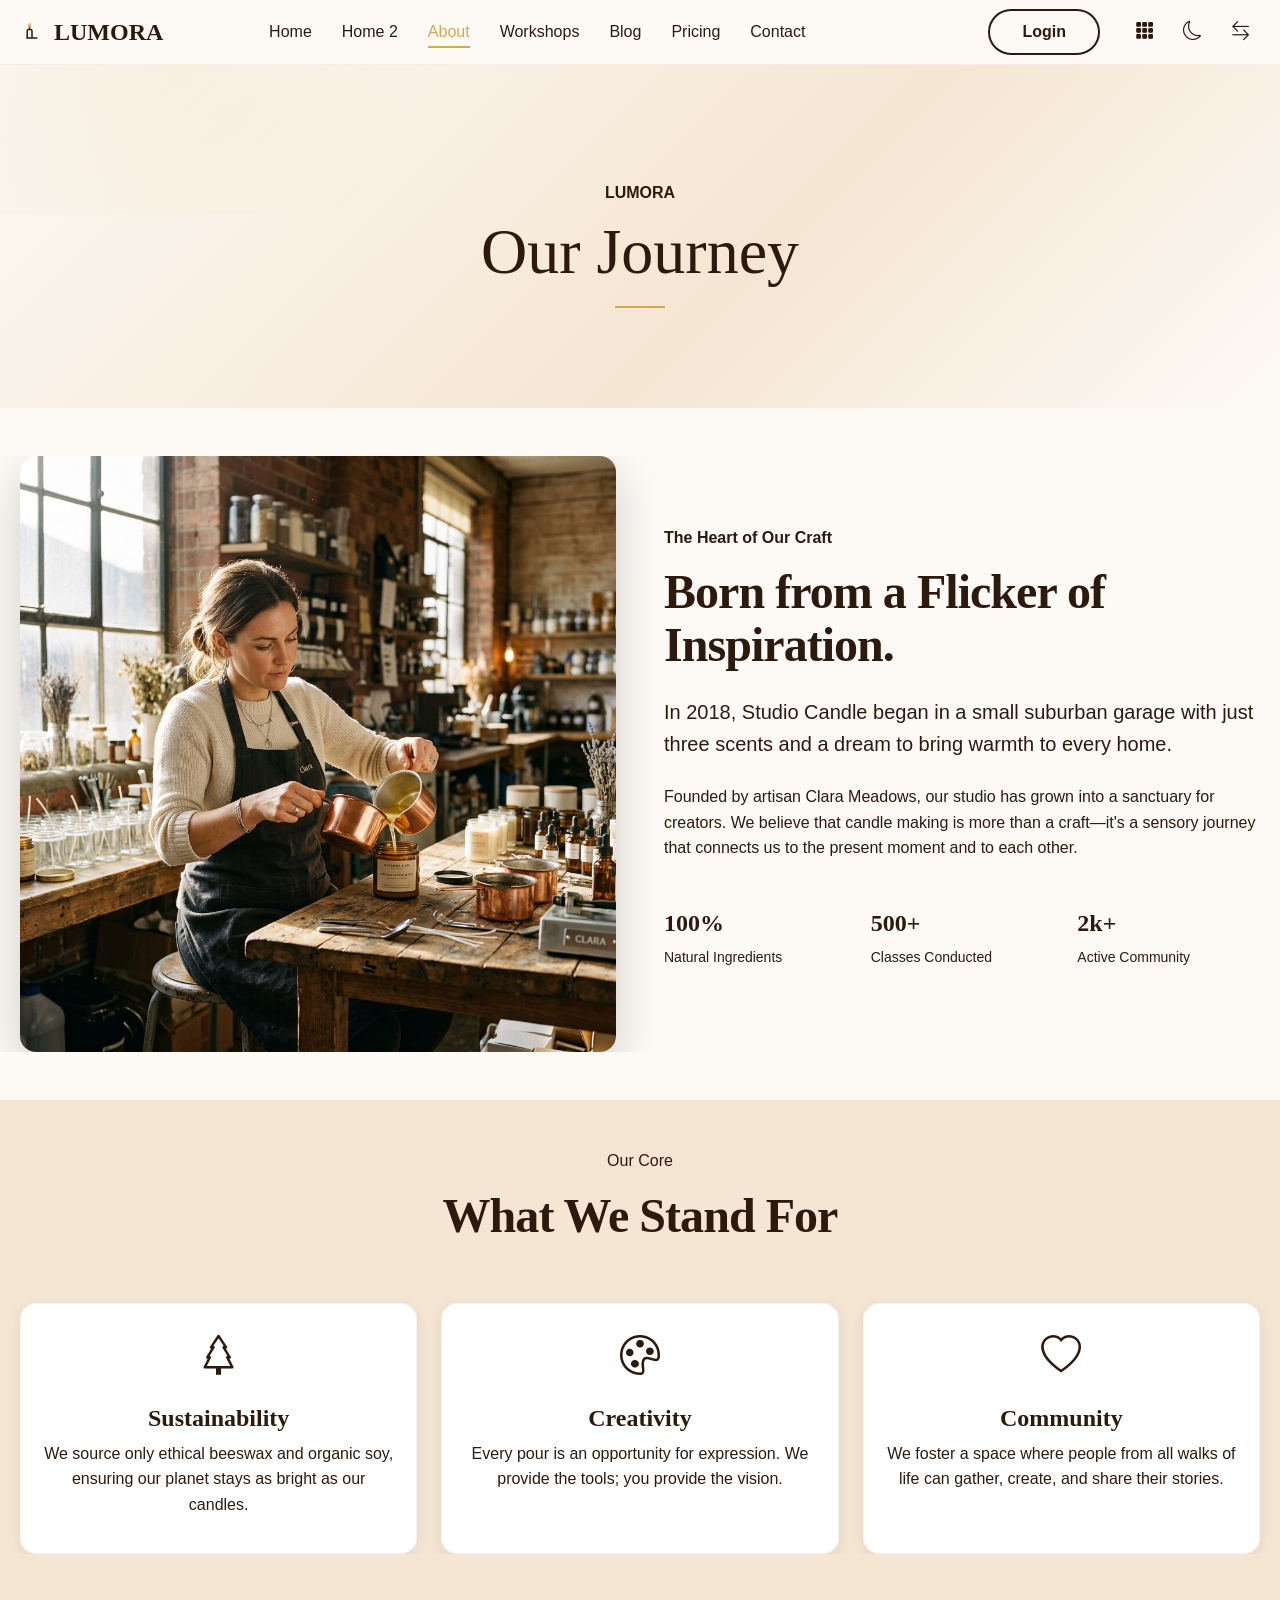
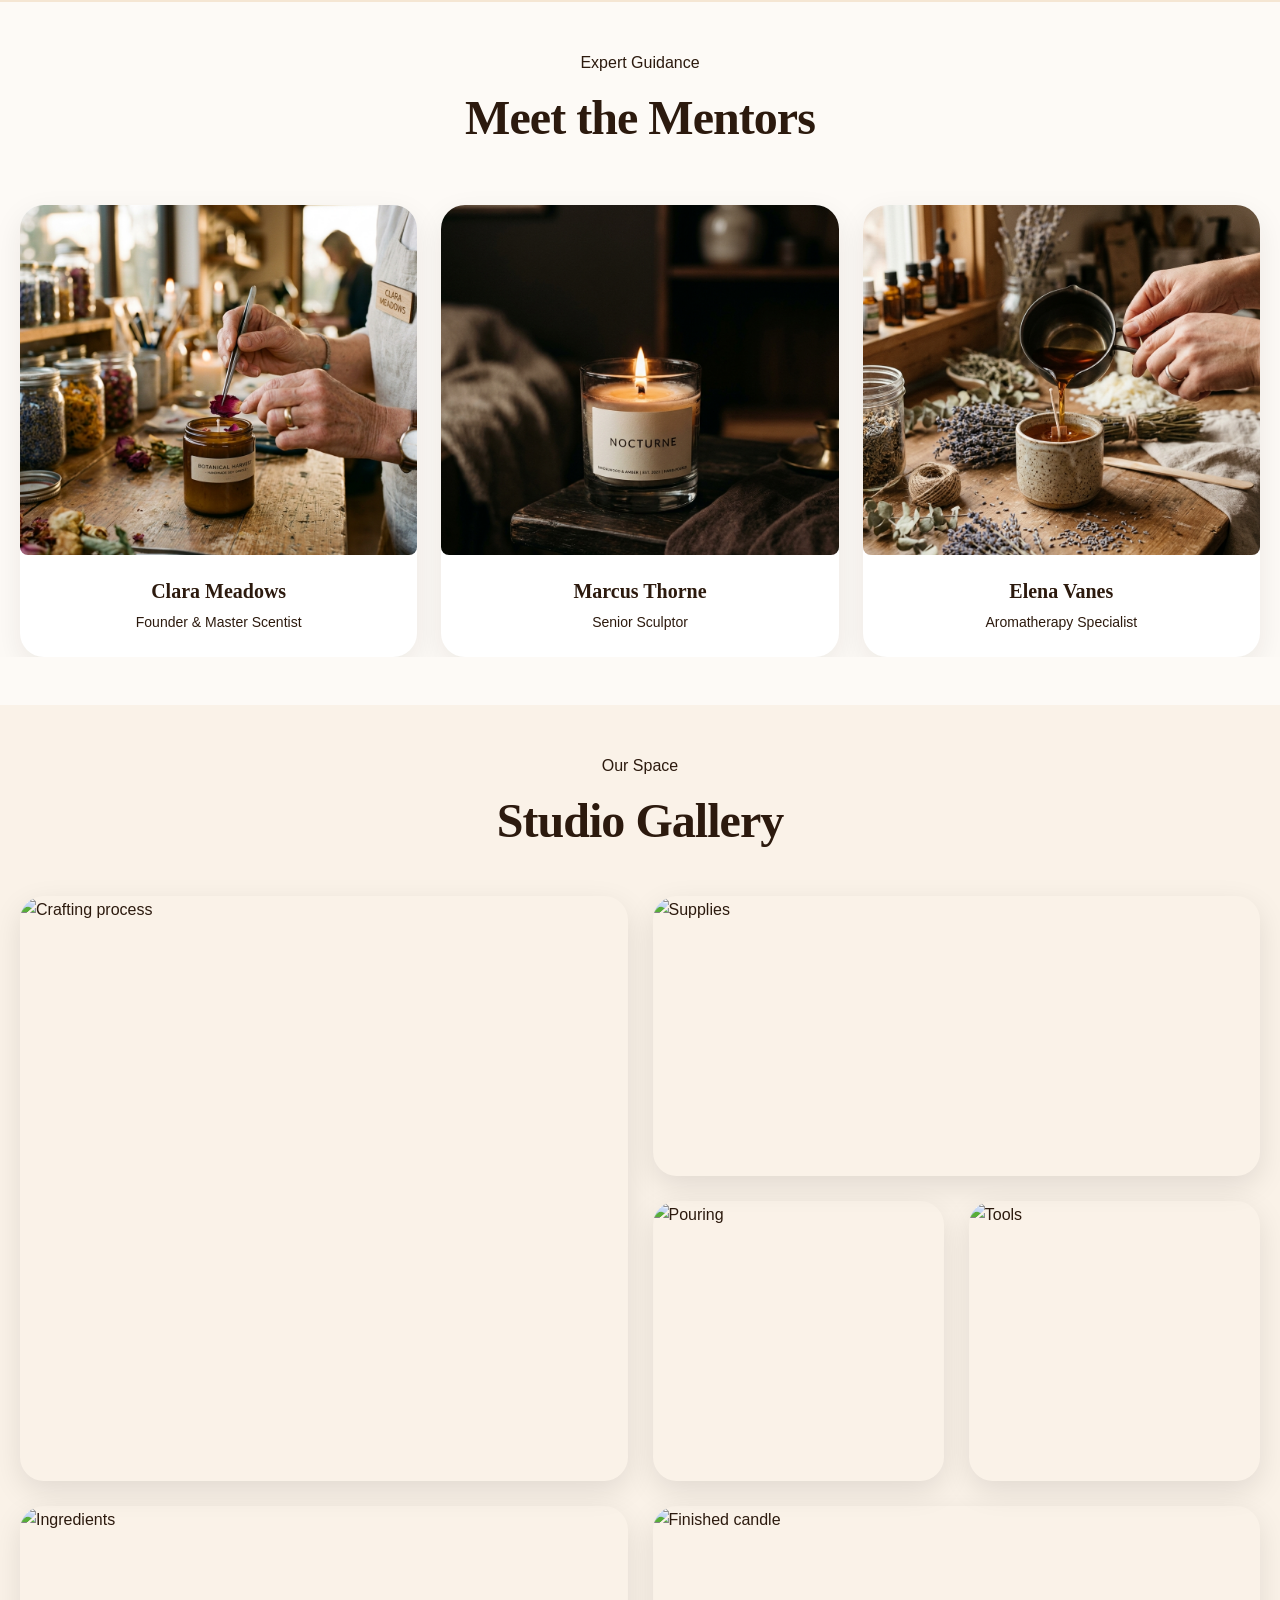
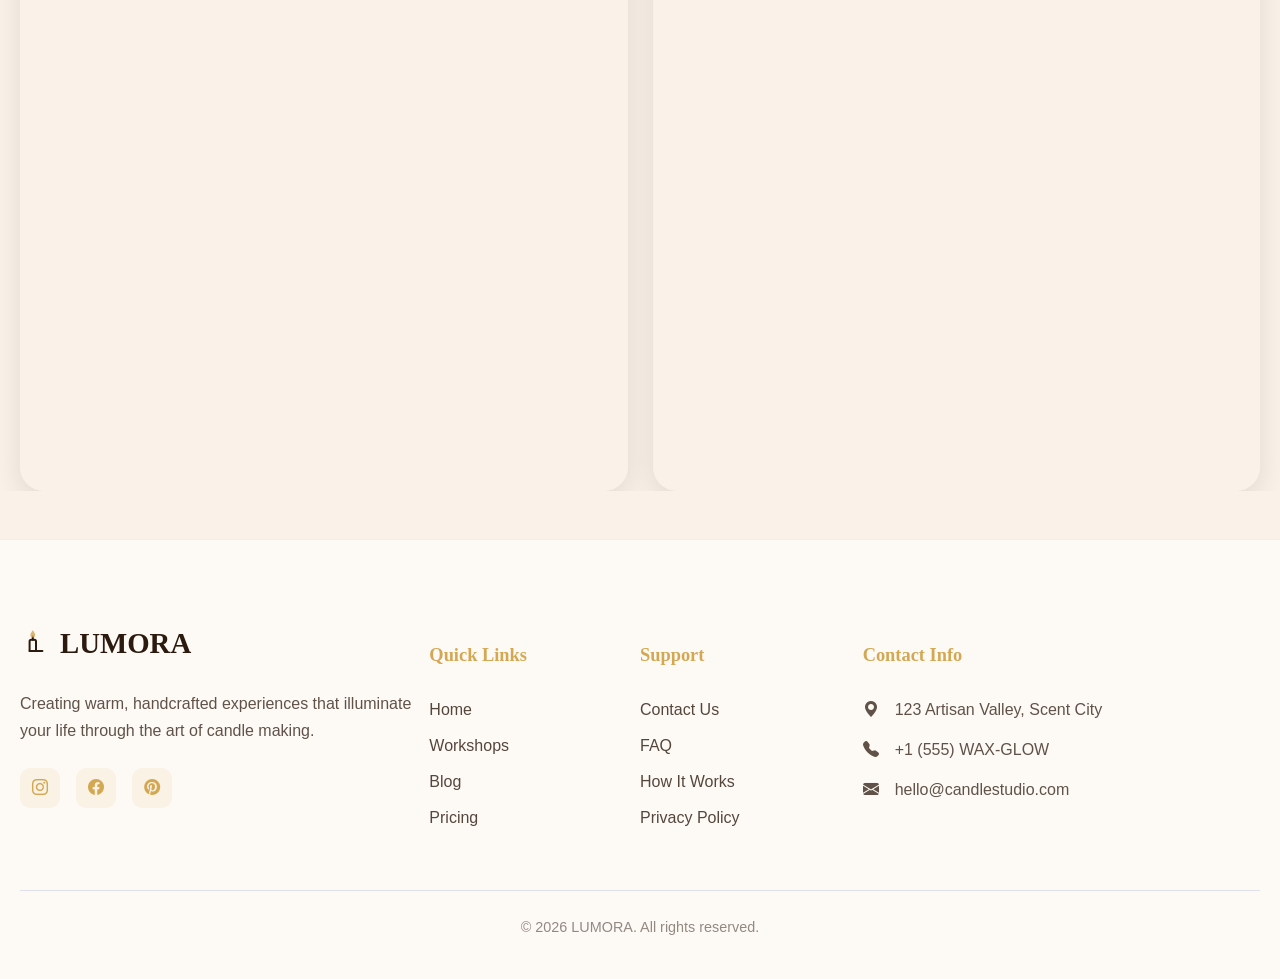
==== commit a3594506: "UI refactoring: Standardized H2 headings, optimized FAQ visibility, updated RTL icons, and refined a" ====
--- a/about.html
+++ b/about.html
@@ -43,8 +43,7 @@
         }
 
         .about-hero {
-            background-color: var(--bg-color);
-            border-bottom: 1px solid rgba(44, 26, 14, 0.05);
+            border-bottom: 0; /* Handled by page-hero */
         }
 
         /* Gallery Mosaic */
@@ -193,7 +192,7 @@
                                 <i class="bi bi-moon"></i>
                             </button>
                             <button id="rtl-toggle" class="rtl-toggle" title="Toggle RTL">
-                                <i class="bi bi-translate"></i>
+                                <i class="bi bi-arrow-left-right"></i>
                             </button>
                         </li>
                     </ul>
@@ -204,8 +203,8 @@
 
     <main>
         <!-- About Hero (Minimalist) -->
-        <section class="about-hero py-5 text-center">
-            <div class="container-custom py-4 reveal-on-scroll">
+        <section class="page-hero about-hero">
+            <div class="container-custom reveal-on-scroll">
                 <p class="text-gold fw-bold mb-2">LUMORA</p>
                 <h1 class="display-3 fw-800 mb-3">Our <span class="text-gold">Journey</span></h1>
                 <div class="d-flex justify-content-center">
@@ -219,11 +218,11 @@
             <div class="container-custom">
                 <div class="row align-items-center g-5">
                     <div class="col-lg-6 reveal-on-scroll">
-                        <img src="assets/images/hero-1.png" alt="Founder" class="img-fluid rounded-4 shadow-lg">
+                        <img src="assets/images/founder-portrait.png" alt="Founder" class="img-fluid rounded-4 shadow-lg">
                     </div>
                     <div class="col-lg-6 reveal-on-scroll">
                         <p class="text-gold fw-bold">The Heart of Our Craft</p>
-                        <h2 class="display-4 fw-800 mb-4">Born from a Flicker of <span class="text-gold">Inspiration</span>.</h2>
+                        <h2 class="mb-4">Born from a Flicker of <span class="text-gold">Inspiration</span>.</h2>
                         <p class="lead mb-4">In 2018, Studio Candle began in a small suburban garage with just three scents and a dream to bring warmth to every home.</p>
                         <p class="mb-4">Founded by artisan Clara Meadows, our studio has grown into a sanctuary for creators. We believe that candle making is more than a craft—it's a sensory journey that connects us to the present moment and to each other.</p>
                         <div class="row g-4 mt-2">
@@ -288,7 +287,7 @@
                 <div class="row g-4">
                     <div class="col-md-4 reveal-on-scroll">
                         <div class="instructor-card">
-                            <img src="assets/images/hero-1.png" class="instructor-img w-100" alt="Clara Meadows">
+                            <img src="assets/images/instructor-action.png" class="instructor-img w-100" alt="Clara Meadows">
                             <div class="p-4 text-center">
                                 <h5>Clara Meadows</h5>
                                 <p class="text-gold small mb-0">Founder & Master Scentist</p>
--- a/assets/css/style.css
+++ b/assets/css/style.css
@@ -62,7 +62,7 @@
     display: flex;
     flex-direction: column;
     min-height: 100vh;
-    padding-top: 80px; /* Space for fixed header */
+    padding-top: 0; /* Content starts from the top to prevent gaps */
 }
 
 main {
@@ -73,6 +73,20 @@
     font-family: var(--font-heading);
     font-weight: 700;
     color: var(--text-color); /* Explicitly theme-aware */
+}
+
+h2 {
+    font-size: clamp(2.2rem, 5vw, 3rem);
+    font-weight: 800;
+    line-height: 1.1;
+    margin-bottom: 1.5rem;
+    letter-spacing: -0.02em;
+}
+
+@media (max-width: 768px) {
+    h2 {
+        font-size: 2rem;
+    }
 }
 
 a {
@@ -105,8 +119,7 @@
 
 @keyframes candleFloat {
   0%, 100% { transform: translateY(0px) rotate(0deg); }
-  33% { transform: translateY(-8px) rotate(0.5deg); }
-  66% { transform: translateY(-4px) rotate(-0.5deg); }
+  50% { transform: translateY(-5px) rotate(0.3deg); }
 }
 
 @keyframes flicker {
@@ -258,6 +271,14 @@
     transform: scaleX(1);
 }
 
+.nav-link.active {
+    color: var(--accent-gold) !important;
+}
+
+.nav-link.active::after {
+    transform: scaleX(1);
+}
+
 .theme-toggle, .rtl-toggle, .dashboard-btn {
     background: transparent;
     border: none;
@@ -435,6 +456,47 @@
     padding: var(--section-padding);
     position: relative;
     width: 100%;
+}
+
+.page-hero {
+    background: linear-gradient(135deg, var(--bg-color) 0%, var(--secondary-color) 60%, var(--bg-color) 100%);
+    padding: 160px 0 100px;
+    margin-bottom: 0;
+    border-bottom: 1px solid rgba(212, 168, 83, 0.1);
+    position: relative;
+    overflow: hidden;
+    text-align: center;
+}
+
+.page-hero::before {
+    content: '';
+    position: absolute;
+    top: -50%;
+    left: -20%;
+    width: 60%;
+    height: 100%;
+    background: radial-gradient(circle, rgba(212, 168, 83, 0.1) 0%, transparent 70%);
+    z-index: 0;
+    pointer-events: none;
+}
+
+[data-theme="dark"] .page-hero {
+    background: linear-gradient(135deg, #1A120B 0%, #24160D 60%, #1A120B 100%);
+    border-bottom-color: rgba(212, 168, 83, 0.1);
+}
+
+[data-theme="dark"] .page-hero::before {
+    background: radial-gradient(circle, rgba(212, 168, 83, 0.05) 0%, transparent 70%);
+}
+
+.page-hero .section-title {
+    margin-bottom: 0;
+}
+
+@media (max-width: 768px) {
+    .page-hero {
+        padding: 80px 0 60px;
+    }
 }
 
 @media (max-width: 768px) {
--- a/assets/css/dark-mode.css
+++ b/assets/css/dark-mode.css
@@ -54,6 +54,10 @@
 
 [data-theme="dark"] .form-control:focus {
     border-color: var(--accent-gold);
+}
+
+[data-theme="dark"] .form-control::placeholder {
+    color: rgba(245, 230, 211, 0.45);
 }
 
 /* Shadow depth adjustments */
